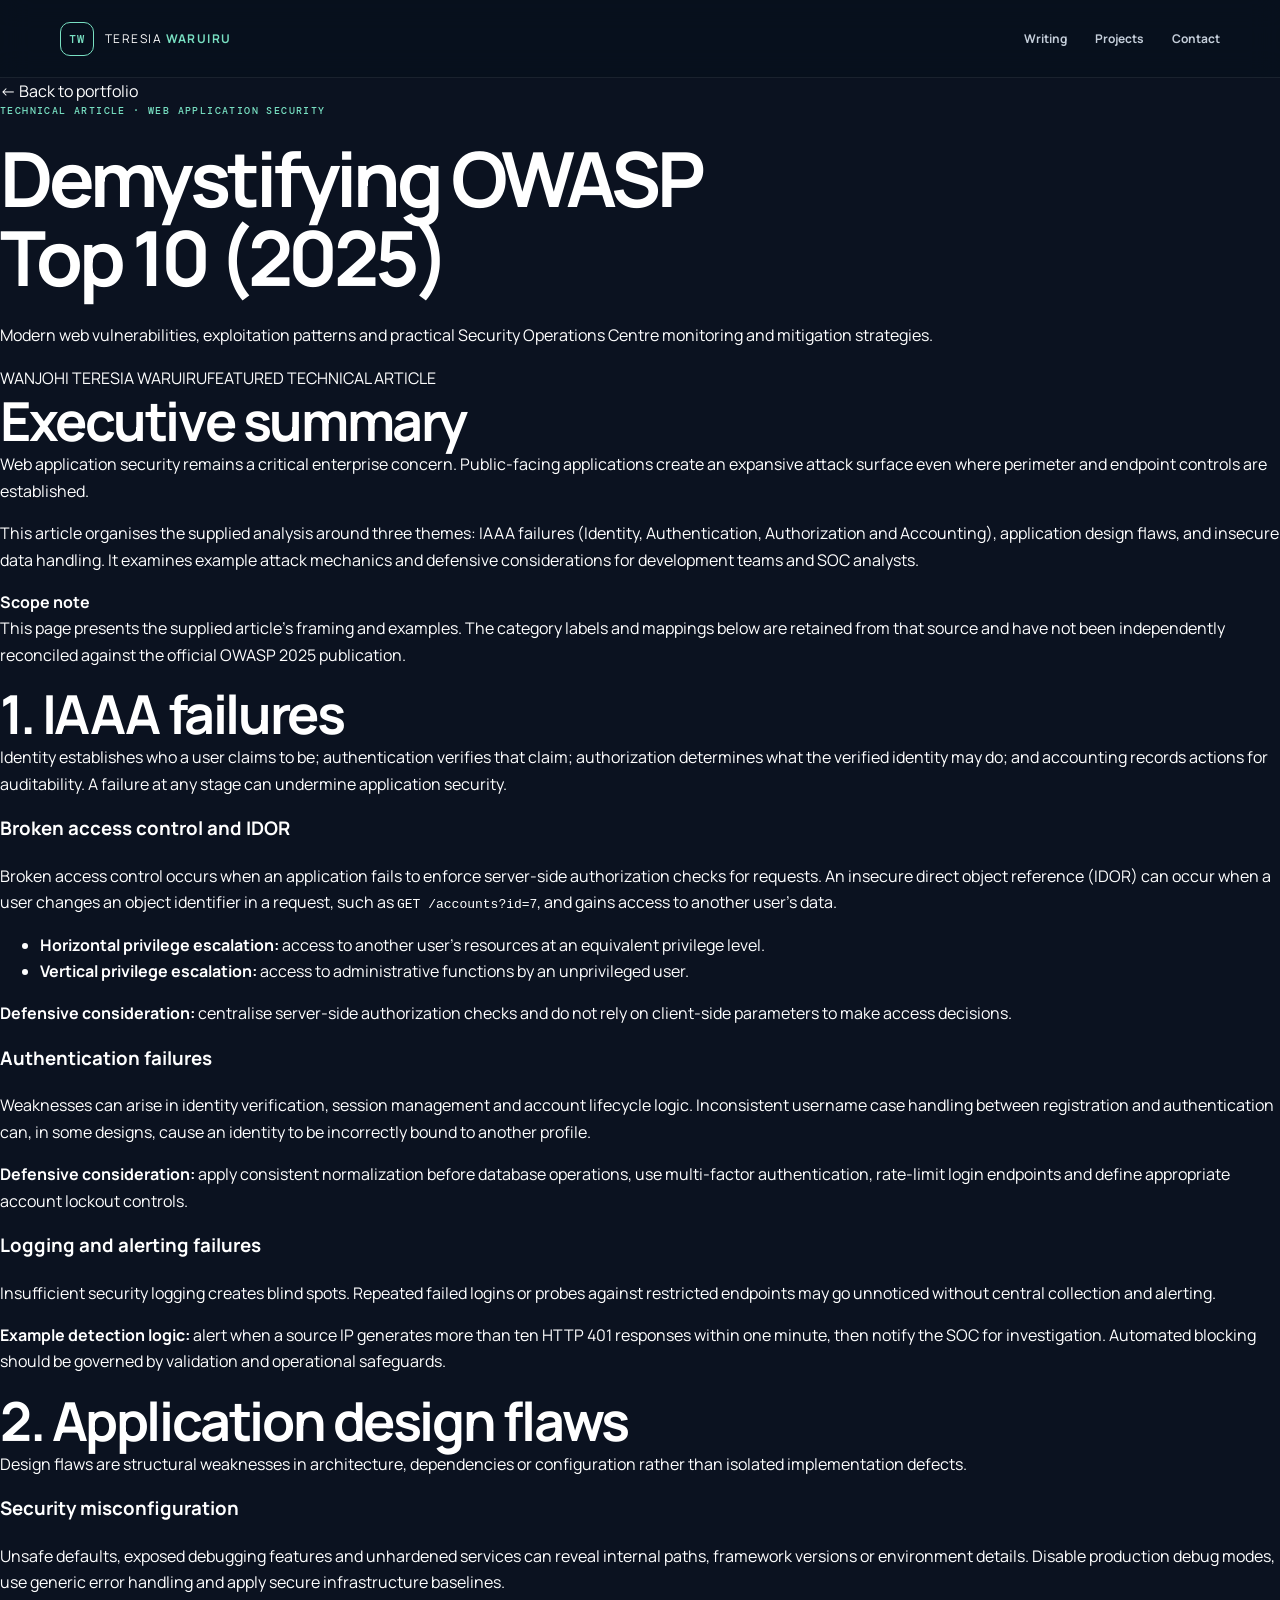
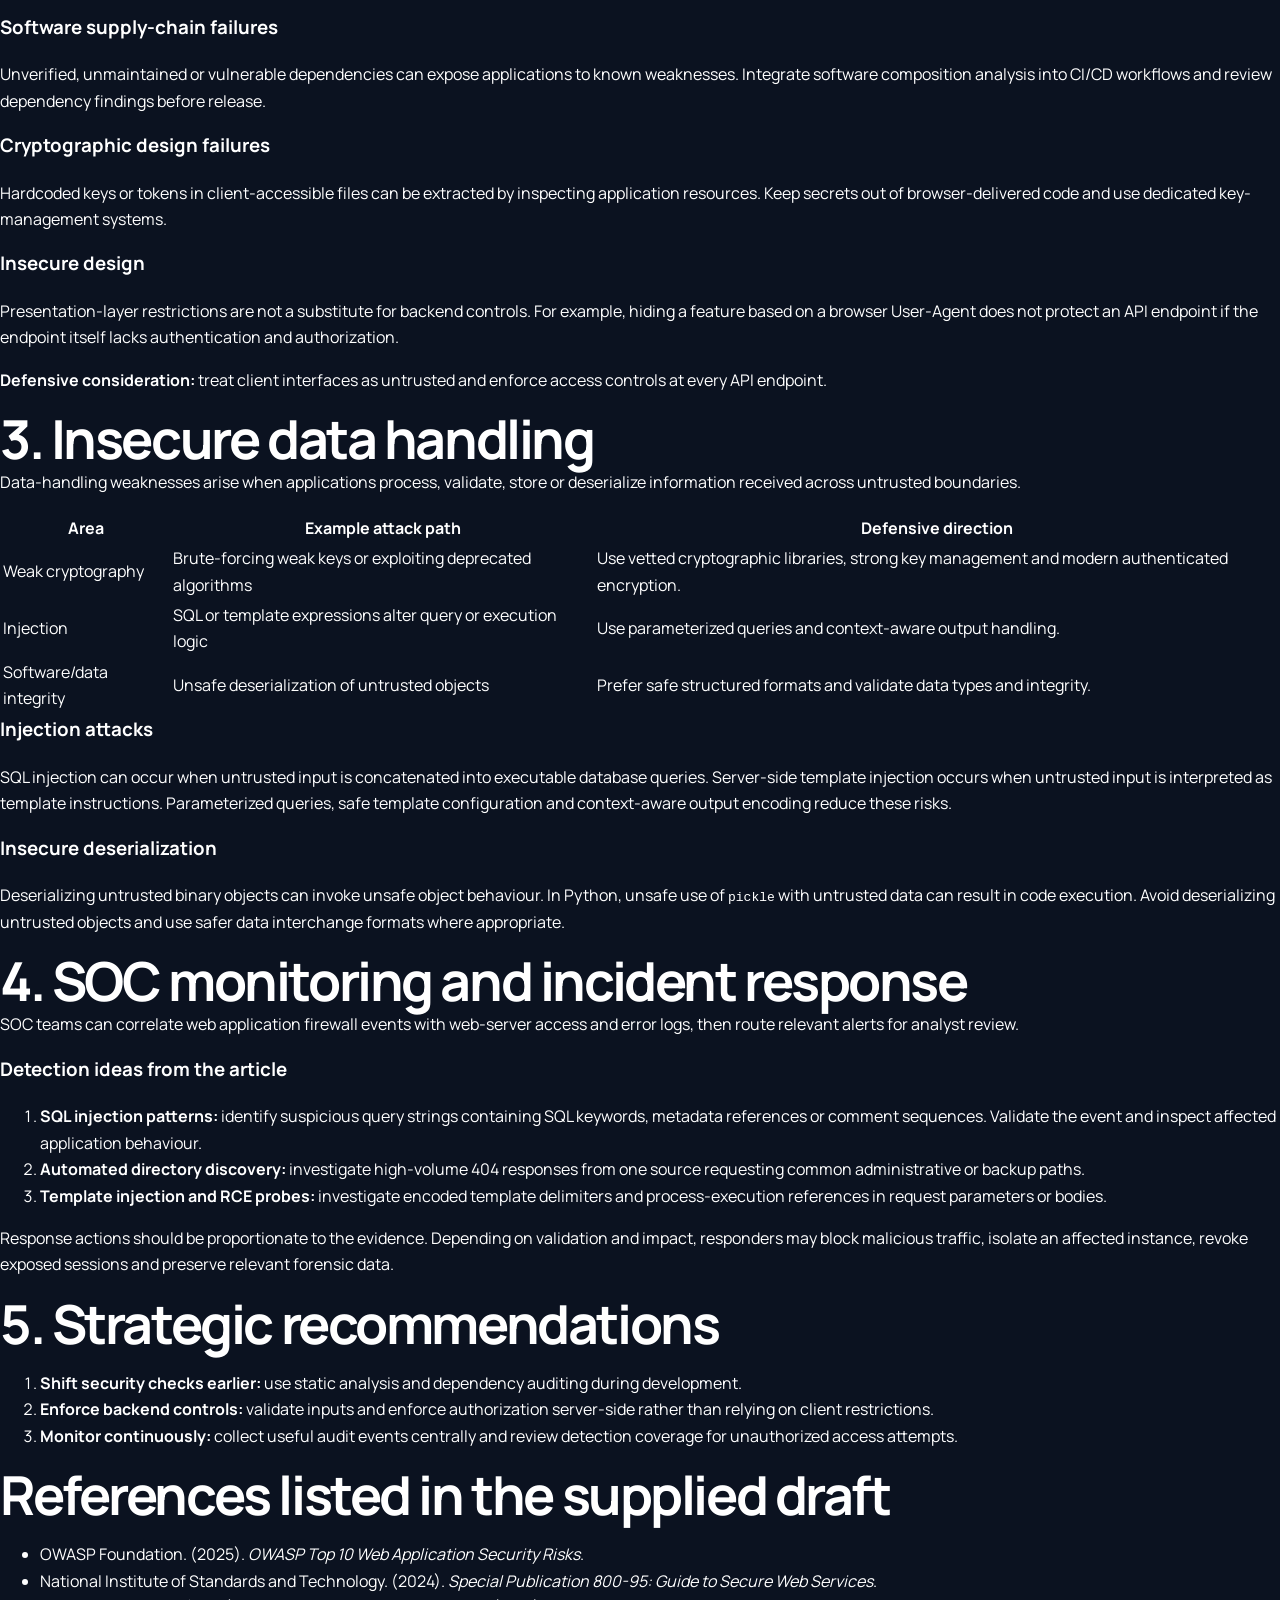
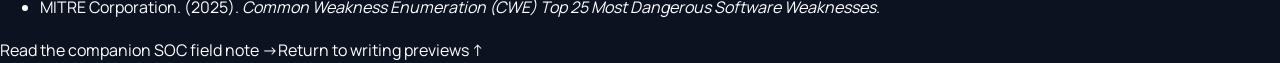
==== articles/owasp-top-10-2025.html @ c40823f5 "Add full OWASP Top 10 technical article page" ====
<!doctype html>
<html lang="en"><head><meta charset="utf-8"><meta name="viewport" content="width=device-width, initial-scale=1"><meta name="description" content="A technical analysis of web application security risks, exploitation patterns and SOC mitigation strategies."><title>Demystifying OWASP Top 10 (2025) | Teresia Waruiru</title><link rel="preconnect" href="https://fonts.googleapis.com"><link rel="preconnect" href="https://fonts.gstatic.com" crossorigin><link href="https://fonts.googleapis.com/css2?family=DM+Mono:wght@400;500&family=Manrope:wght@400;500;600;700;800&display=swap" rel="stylesheet"><link rel="stylesheet" href="../assets/css/styles.css?v=3"><link rel="stylesheet" href="../assets/css/reading.css"></head>
<body class="reading-page"><header class="site-header"><div class="container nav-wrap"><a class="brand" href="../index.html"><span class="brand-mark">TW</span><span>TERESIA <b>WARUIRU</b></span></a><nav class="primary-nav"><a href="../index.html#writing">Writing</a><a href="../index.html#projects">Projects</a><a href="../index.html#contact">Contact</a></nav></div></header>
<main class="reading-main"><div class="reading-container"><a class="back-link" href="../index.html#writing">← Back to portfolio</a><header class="reading-hero"><p class="eyebrow">TECHNICAL ARTICLE · WEB APPLICATION SECURITY</p><h1>Demystifying OWASP Top 10 (2025)</h1><p class="reading-deck">Modern web vulnerabilities, exploitation patterns and practical Security Operations Centre monitoring and mitigation strategies.</p><div class="reading-meta"><span>WANJOHI TERESIA WARUIRU</span><span>FEATURED TECHNICAL ARTICLE</span></div></header>
<article class="reading-content">
<h2>Executive summary</h2>
<p>Web application security remains a critical enterprise concern. Public-facing applications create an expansive attack surface even where perimeter and endpoint controls are established.</p>
<p>This article organises the supplied analysis around three themes: IAAA failures (Identity, Authentication, Authorization and Accounting), application design flaws, and insecure data handling. It examines example attack mechanics and defensive considerations for development teams and SOC analysts.</p>
<aside class="reading-callout"><strong>Scope note</strong><p>This page presents the supplied article's framing and examples. The category labels and mappings below are retained from that source and have not been independently reconciled against the official OWASP 2025 publication.</p></aside>
<h2>1. IAAA failures</h2>
<p>Identity establishes who a user claims to be; authentication verifies that claim; authorization determines what the verified identity may do; and accounting records actions for auditability. A failure at any stage can undermine application security.</p>
<h3>Broken access control and IDOR</h3><p>Broken access control occurs when an application fails to enforce server-side authorization checks for requests. An insecure direct object reference (IDOR) can occur when a user changes an object identifier in a request, such as <code>GET /accounts?id=7</code>, and gains access to another user's data.</p><ul><li><strong>Horizontal privilege escalation:</strong> access to another user's resources at an equivalent privilege level.</li><li><strong>Vertical privilege escalation:</strong> access to administrative functions by an unprivileged user.</li></ul><p><strong>Defensive consideration:</strong> centralise server-side authorization checks and do not rely on client-side parameters to make access decisions.</p>
<h3>Authentication failures</h3><p>Weaknesses can arise in identity verification, session management and account lifecycle logic. Inconsistent username case handling between registration and authentication can, in some designs, cause an identity to be incorrectly bound to another profile.</p><p><strong>Defensive consideration:</strong> apply consistent normalization before database operations, use multi-factor authentication, rate-limit login endpoints and define appropriate account lockout controls.</p>
<h3>Logging and alerting failures</h3><p>Insufficient security logging creates blind spots. Repeated failed logins or probes against restricted endpoints may go unnoticed without central collection and alerting.</p><p><strong>Example detection logic:</strong> alert when a source IP generates more than ten HTTP 401 responses within one minute, then notify the SOC for investigation. Automated blocking should be governed by validation and operational safeguards.</p>
<h2>2. Application design flaws</h2>
<p>Design flaws are structural weaknesses in architecture, dependencies or configuration rather than isolated implementation defects.</p>
<h3>Security misconfiguration</h3><p>Unsafe defaults, exposed debugging features and unhardened services can reveal internal paths, framework versions or environment details. Disable production debug modes, use generic error handling and apply secure infrastructure baselines.</p>
<h3>Software supply-chain failures</h3><p>Unverified, unmaintained or vulnerable dependencies can expose applications to known weaknesses. Integrate software composition analysis into CI/CD workflows and review dependency findings before release.</p>
<h3>Cryptographic design failures</h3><p>Hardcoded keys or tokens in client-accessible files can be extracted by inspecting application resources. Keep secrets out of browser-delivered code and use dedicated key-management systems.</p>
<h3>Insecure design</h3><p>Presentation-layer restrictions are not a substitute for backend controls. For example, hiding a feature based on a browser User-Agent does not protect an API endpoint if the endpoint itself lacks authentication and authorization.</p><p><strong>Defensive consideration:</strong> treat client interfaces as untrusted and enforce access controls at every API endpoint.</p>
<h2>3. Insecure data handling</h2>
<p>Data-handling weaknesses arise when applications process, validate, store or deserialize information received across untrusted boundaries.</p>
<table><thead><tr><th>Area</th><th>Example attack path</th><th>Defensive direction</th></tr></thead><tbody><tr><td>Weak cryptography</td><td>Brute-forcing weak keys or exploiting deprecated algorithms</td><td>Use vetted cryptographic libraries, strong key management and modern authenticated encryption.</td></tr><tr><td>Injection</td><td>SQL or template expressions alter query or execution logic</td><td>Use parameterized queries and context-aware output handling.</td></tr><tr><td>Software/data integrity</td><td>Unsafe deserialization of untrusted objects</td><td>Prefer safe structured formats and validate data types and integrity.</td></tr></tbody></table>
<h3>Injection attacks</h3><p>SQL injection can occur when untrusted input is concatenated into executable database queries. Server-side template injection occurs when untrusted input is interpreted as template instructions. Parameterized queries, safe template configuration and context-aware output encoding reduce these risks.</p>
<h3>Insecure deserialization</h3><p>Deserializing untrusted binary objects can invoke unsafe object behaviour. In Python, unsafe use of <code>pickle</code> with untrusted data can result in code execution. Avoid deserializing untrusted objects and use safer data interchange formats where appropriate.</p>
<h2>4. SOC monitoring and incident response</h2>
<p>SOC teams can correlate web application firewall events with web-server access and error logs, then route relevant alerts for analyst review.</p>
<h3>Detection ideas from the article</h3><ol><li><strong>SQL injection patterns:</strong> identify suspicious query strings containing SQL keywords, metadata references or comment sequences. Validate the event and inspect affected application behaviour.</li><li><strong>Automated directory discovery:</strong> investigate high-volume 404 responses from one source requesting common administrative or backup paths.</li><li><strong>Template injection and RCE probes:</strong> investigate encoded template delimiters and process-execution references in request parameters or bodies.</li></ol>
<p>Response actions should be proportionate to the evidence. Depending on validation and impact, responders may block malicious traffic, isolate an affected instance, revoke exposed sessions and preserve relevant forensic data.</p>
<h2>5. Strategic recommendations</h2><ol><li><strong>Shift security checks earlier:</strong> use static analysis and dependency auditing during development.</li><li><strong>Enforce backend controls:</strong> validate inputs and enforce authorization server-side rather than relying on client restrictions.</li><li><strong>Monitor continuously:</strong> collect useful audit events centrally and review detection coverage for unauthorized access attempts.</li></ol>
<h2>References listed in the supplied draft</h2><ul><li>OWASP Foundation. (2025). <em>OWASP Top 10 Web Application Security Risks</em>.</li><li>National Institute of Standards and Technology. (2024). <em>Special Publication 800-95: Guide to Secure Web Services</em>.</li><li>MITRE Corporation. (2025). <em>Common Weakness Enumeration (CWE) Top 25 Most Dangerous Software Weaknesses</em>.</li></ul>
</article><footer class="reading-footer"><a href="../notes/soc-monitoring-web-attacks.html">Read the companion SOC field note →</a><a href="../index.html#writing">Return to writing previews ↑</a></footer></div></main><script src="../assets/js/main.js" defer></script></body></html>
---- assets/css/styles.css ----
/* Portfolio refresh — static GitHub Pages build */
:root{--ink:#0b1220;--ink-2:#111d31;--panel:#15243a;--paper:#f3f5f8;--white:#fff;--muted:#9ba9ba;--line:#dce2e9;--accent:#78e0c2;--accent-2:#3e9f92;--text:#172235;--max:1160px;--radius:18px}
*{box-sizing:border-box}html{scroll-behavior:smooth;scroll-padding-top:88px}body{margin:0;background:var(--ink);color:var(--white);font-family:Manrope,Arial,sans-serif;line-height:1.65}a{color:inherit;text-decoration:none}a:focus-visible,button:focus-visible{outline:3px solid var(--accent);outline-offset:4px}.container{width:min(var(--max),calc(100% - 48px));margin-inline:auto}.section{padding:112px 0}.section-light{background:var(--paper);color:var(--text)}.section-dark{background:#0e1828}.site-header{height:78px;position:sticky;top:0;z-index:20;background:rgba(8,16,29,.94);backdrop-filter:blur(14px);border-bottom:1px solid rgba(255,255,255,.08)}.nav-wrap{height:100%;display:flex;align-items:center;justify-content:space-between}.brand{display:flex;gap:11px;align-items:center;font-size:12px;letter-spacing:.12em}.brand b{color:var(--accent)}.brand-mark{display:grid;place-items:center;width:34px;height:34px;border:1px solid var(--accent);border-radius:10px;color:var(--accent);font:500 12px "DM Mono",monospace}.primary-nav{display:flex;align-items:center;gap:28px;color:#c5cfdb;font-size:12px;font-weight:700}.primary-nav a:hover{color:var(--accent)}.nav-contact{border:1px solid rgba(120,224,194,.55);padding:9px 14px;border-radius:999px}.nav-toggle{display:none;background:none;border:0;padding:8px}.nav-toggle span{display:block;width:24px;height:2px;background:white;margin:5px}
.skip-link{position:absolute;left:-999px;top:10px;background:white;color:#111;padding:10px;z-index:100}.skip-link:focus{left:10px}
.hero{padding:116px 0 34px;background:radial-gradient(circle at 78% 30%,rgba(44,103,125,.22),transparent 32%),linear-gradient(120deg,#0b1220,#101d31 70%,#0b1220)}.hero-grid{display:grid;grid-template-columns:1.35fr .75fr;gap:70px;align-items:center;min-height:430px}.eyebrow{font:500 10px "DM Mono",monospace;letter-spacing:.14em;color:var(--accent);margin:0 0 22px}.eyebrow-dark{color:#2c8276}.status-dot{display:inline-block;width:7px;height:7px;background:var(--accent);border-radius:50%;margin-right:8px;box-shadow:0 0 0 4px rgba(120,224,194,.12)}h1,h2,h3,h4,p{margin-top:0}h1{font-size:clamp(42px,6vw,76px);line-height:1.04;letter-spacing:-.055em;max-width:760px;margin-bottom:25px}h1 span,h2 span{color:var(--accent)}.hero-lede{font-size:17px;color:#c1ccda;max-width:650px;line-height:1.8}.hero-actions{display:flex;gap:12px;margin:32px 0}.button{display:inline-flex;align-items:center;gap:14px;padding:13px 19px;border-radius:999px;font-size:12px;font-weight:800}.button-primary{background:var(--accent);color:#08201e}.button-primary:hover{background:#a1f0d9}.button-quiet{border:1px solid rgba(255,255,255,.25);color:#e5edf5}.hero-meta{display:flex;gap:12px;flex-wrap:wrap;color:#8495a9;font:11px "DM Mono",monospace}.profile-panel{padding:14px;border:1px solid rgba(255,255,255,.14);border-radius:22px;background:rgba(255,255,255,.035);transform:rotate(1.5deg)}.portrait-placeholder{height:320px;border-radius:14px;background:linear-gradient(145deg,#1d344c,#122237);display:flex;flex-direction:column;align-items:center;justify-content:center;text-align:center;padding:30px;color:#d9e4ee;border:1px dashed rgba(120,224,194,.45)}.placeholder-icon{font-size:32px;color:var(--accent);margin-bottom:10px}.portrait-placeholder strong{font-size:14px}.portrait-placeholder small{max-width:240px;color:#9eb0c2;font-size:11px;margin-top:8px}.portrait-placeholder code{color:var(--accent)}.profile-panel-foot{display:flex;justify-content:space-between;gap:12px;padding:14px 3px 2px;font-size:9px}.mono{font:10px "DM Mono",monospace;letter-spacing:.08em;color:#91a1b4}.availability{color:var(--accent)}.hero-bottom{display:flex;justify-content:space-between;padding-top:70px;color:#64758b;font:9px "DM Mono",monospace;letter-spacing:.14em}
.split-heading{display:grid;grid-template-columns:1fr 1fr;gap:80px;align-items:start}h2{font-size:clamp(34px,4.2vw,54px);line-height:1.12;letter-spacing:-.045em;margin:0}h2 span{color:#388f83}.about-text{font-size:15px;color:#526073}.about-text p{margin-bottom:18px}.tag-list,.project-tags{display:flex;gap:8px;flex-wrap:wrap;margin-top:24px}.tag-list span{border:1px solid #d5dde6;color:#415065;padding:7px 10px;border-radius:999px;font-size:10px;font-weight:700}
.section-heading{display:flex;justify-content:space-between;align-items:end;gap:40px;margin-bottom:54px}.section-heading h2{font-size:clamp(32px,4vw,46px)}.section-intro{max-width:390px;color:#8d9caf;font-size:13px;margin:0}.section-light .section-intro{color:#657286}
.resume-grid{display:grid;grid-template-columns:1fr 1fr;gap:80px}.resume-column>h3{font-size:15px;margin-bottom:30px}.timeline-item{position:relative;padding:0 0 26px 22px;border-left:1px solid #d5dde6;margin-left:4px}.timeline-item:before{content:"";position:absolute;left:-5px;top:4px;width:9px;height:9px;background:var(--accent-2);border-radius:50%}.timeline-date{font:10px "DM Mono",monospace;letter-spacing:.08em;color:#398c81;margin-bottom:8px}.timeline-item h4,.credential h4{font-size:14px;margin:0 0 4px}.timeline-item p,.credential p{font-size:12px;margin:0}.muted{color:#778497}.timeline-item ul{padding-left:17px;color:#59687b;font-size:12px;margin:12px 0 0}.subhead{margin-top:32px}.credential{display:flex;gap:14px;align-items:center;padding:14px 0;border-top:1px solid #dbe1e8}.credential-mark{font:11px "DM Mono",monospace;color:#398c81;border:1px solid #c5d6d4;padding:8px;border-radius:9px}
.project-grid{display:grid;grid-template-columns:repeat(3,1fr);gap:16px}.project-card{background:#14243a;border:1px solid rgba(255,255,255,.1);border-radius:var(--radius);padding:25px;display:flex;flex-direction:column;min-height:540px}.project-top{display:flex;justify-content:space-between;gap:10px;font:9px "DM Mono",monospace;color:#90a1b6;letter-spacing:.08em}.project-type{color:var(--accent)}.project-card h3{font-size:24px;line-height:1.2;margin:36px 0 14px;letter-spacing:-.03em}.project-card p{font-size:12px;color:#a8b6c7;line-height:1.8}.project-tags{margin:12px 0 22px}.project-tags span{font:9px "DM Mono",monospace;color:#c4d1df;border:1px solid rgba(255,255,255,.14);border-radius:999px;padding:6px 8px}.project-footer{display:flex;justify-content:space-between;align-items:center;border-top:1px solid rgba(255,255,255,.12);padding-top:16px;margin-top:auto;font-size:11px;font-weight:800}.project-footer a{color:var(--accent)}.project-footer span{font:9px "DM Mono",monospace;color:#72849a}.screenshot-slot{min-height:100px;border:1px dashed rgba(120,224,194,.4);background:rgba(120,224,194,.035);border-radius:10px;margin-top:18px;display:flex;flex-direction:column;justify-content:center;align-items:center;text-align:center;padding:12px}.screenshot-slot span{font:9px "DM Mono",monospace;letter-spacing:.1em;color:var(--accent)}.screenshot-slot small{font-size:10px;color:#8295aa;margin-top:4px}.security-note{margin:24px 0 0;padding:14px 17px;border-left:2px solid var(--accent);background:rgba(255,255,255,.035);font-size:11px;color:#aab7c6}
.lab-list{border-top:1px solid #d9e0e7}.lab-list article{display:grid;grid-template-columns:100px 1fr 190px;gap:25px;align-items:center;padding:26px 0;border-bottom:1px solid #d9e0e7}.lab-index,.lab-status{font:9px "DM Mono",monospace;letter-spacing:.08em;color:#3d8d83}.lab-list h3{font-size:17px;margin:0 0 5px}.lab-list p{font-size:12px;color:#657286;margin:0}.lab-status{text-align:right;color:#8a96a6}
.writing-grid{display:grid;grid-template-columns:.8fr 1.2fr;gap:70px;align-items:center}.article-card{border:1px solid #dce3e9;border-radius:var(--radius);padding:32px;background:#fff}.article-label{font:9px "DM Mono",monospace;color:#388f83;letter-spacing:.08em;margin-bottom:28px}.article-card h3{font-size:27px;line-height:1.2;letter-spacing:-.04em}.article-card p{font-size:13px;color:#657286;max-width:540px}.article-footer{display:flex;justify-content:space-between;gap:10px;border-top:1px solid #e2e7ed;padding-top:15px;margin-top:30px;font:9px "DM Mono",monospace;color:#7b899a}
.contact-grid{display:grid;grid-template-columns:1fr 1fr;gap:80px;align-items:center}.contact-section h2{font-size:clamp(38px,5vw,60px)}.contact-links a{display:flex;flex-direction:column;gap:5px;padding:18px 0;border-bottom:1px solid rgba(255,255,255,.14)}.contact-links a:first-child{border-top:1px solid rgba(255,255,255,.14)}.contact-links span{font:9px "DM Mono",monospace;color:var(--accent);letter-spacing:.12em}.contact-links strong{font-size:14px;color:#e7edf4}.contact-links a:hover strong{color:var(--accent)}.footer-line{display:flex;justify-content:space-between;gap:15px;border-top:1px solid rgba(255,255,255,.12);margin-top:90px;padding-top:20px;color:#7f90a5;font-size:10px}.footer-line a{color:var(--accent);font:9px "DM Mono",monospace}
@media(max-width:900px){.hero-grid{gap:32px}.project-grid{grid-template-columns:1fr 1fr}.project-card:last-child{grid-column:span 2}.section{padding:85px 0}.split-heading,.writing-grid,.contact-grid{gap:40px}}
@media(max-width:680px){.container{width:min(100% - 32px,var(--max))}.site-header{height:68px}.nav-toggle{display:block}.primary-nav{display:none;position:absolute;top:68px;left:0;right:0;padding:18px 24px 24px;background:#0b1220;flex-direction:column;align-items:stretch;gap:16px;border-bottom:1px solid rgba(255,255,255,.1)}.primary-nav.open{display:flex}.nav-contact{text-align:center}.hero{padding-top:75px}.hero-grid,.split-heading,.resume-grid,.writing-grid,.contact-grid{grid-template-columns:1fr}.hero-grid{gap:38px}.profile-panel{max-width:420px}.portrait-placeholder{height:260px}.hero-bottom{padding-top:48px}.section-heading{display:block}.section-heading .section-intro{margin-top:18px}.resume-grid{gap:38px}.project-grid{grid-template-columns:1fr}.project-card:last-child{grid-column:auto}.project-card{min-height:unset}.lab-list article{grid-template-columns:65px 1fr;gap:14px}.lab-status{grid-column:2;text-align:left}.article-card{padding:24px}.footer-line{flex-wrap:wrap;margin-top:55px}.footer-line .mono{order:3;width:100%}}
@media(prefers-reduced-motion:reduce){html{scroll-behavior:auto}*,*:before,*:after{transition:none!important;animation:none!important}}

.evidence-grid{display:grid;grid-template-columns:repeat(3,1fr);gap:16px}.evidence-card{margin:0}.evidence-placeholder{min-height:175px;border:1px dashed #9bbab4;border-radius:14px;background:linear-gradient(145deg,#e9f0f2,#f7f9fa);display:flex;flex-direction:column;justify-content:center;align-items:center;text-align:center;padding:18px;color:#26364a}.evidence-placeholder span{font:9px "DM Mono",monospace;letter-spacing:.12em;color:#34877c;margin-bottom:12px}.evidence-placeholder strong{font-size:14px}.evidence-placeholder small{font-size:10px;color:#69788b;max-width:220px;margin-top:7px}.evidence-card figcaption{font:9px "DM Mono",monospace;color:#758396;margin-top:8px}
@media(max-width:680px){.evidence-grid{grid-template-columns:1fr 1fr}.evidence-placeholder{min-height:150px}}
@media(max-width:420px){.evidence-grid{grid-template-columns:1fr}}

/* Profile portrait image */
.portrait-photo{display:block;padding:0;overflow:hidden}
.portrait-photo img{display:block;width:100%;height:100%;object-fit:cover;object-position:center}

/* Lab completion badges in project cards */
.completion-panel{margin-top:18px;min-height:112px;padding:14px;display:flex;align-items:center;justify-content:space-between;gap:16px;border:1px solid rgba(120,224,194,.22);background:rgba(120,224,194,.035);border-radius:12px}
.completion-panel img{display:block;width:76px;height:76px;object-fit:contain;border-radius:9px}
.completion-panel a{font-size:11px;font-weight:800;color:var(--accent);white-space:nowrap}
.completion-panel a:hover{text-decoration:underline;text-underline-offset:4px}
@media(max-width:420px){.completion-panel{gap:10px}.completion-panel img{width:64px;height:64px}}


/* Enforce compact completion icons and prevent project-card overflow */
.project-grid{grid-template-columns:repeat(3,minmax(0,1fr))}
.project-card{min-width:0;overflow:hidden}
.completion-panel{width:100%;min-width:0;min-height:104px;display:flex;align-items:center;justify-content:flex-start;gap:18px;overflow:hidden}
.completion-panel img{display:block!important;width:68px!important;height:68px!important;max-width:68px!important;max-height:68px!important;min-width:68px!important;min-height:68px!important;flex:0 0 68px;object-fit:contain!important;object-position:center;border-radius:8px}
.completion-panel a{min-width:0;white-space:normal}
@media(max-width:900px){.project-grid{grid-template-columns:repeat(2,minmax(0,1fr))}.project-card:last-child{grid-column:auto}}
@media(max-width:680px){.project-grid{grid-template-columns:minmax(0,1fr)}.project-card:last-child{grid-column:auto}}


/* Final project grid sizing and badge layout */
.project-grid{display:grid!important;width:100%;max-width:100%;grid-template-columns:repeat(3,minmax(0,1fr))!important;gap:16px}
.project-card{width:100%;max-width:100%;min-width:0!important;box-sizing:border-box;overflow:hidden}
.project-card *{min-width:0}
.completion-panel{box-sizing:border-box;width:100%;max-width:100%;height:92px;min-height:92px;padding:12px;display:flex;align-items:center;gap:14px;overflow:hidden}
.completion-panel img{width:64px!important;height:64px!important;max-width:64px!important;max-height:64px!important;min-width:64px!important;min-height:64px!important;object-fit:contain!important;flex:0 0 64px!important}
@media(max-width:900px){.project-grid{grid-template-columns:repeat(2,minmax(0,1fr))!important}}
@media(max-width:680px){.project-grid{grid-template-columns:minmax(0,1fr)!important}}
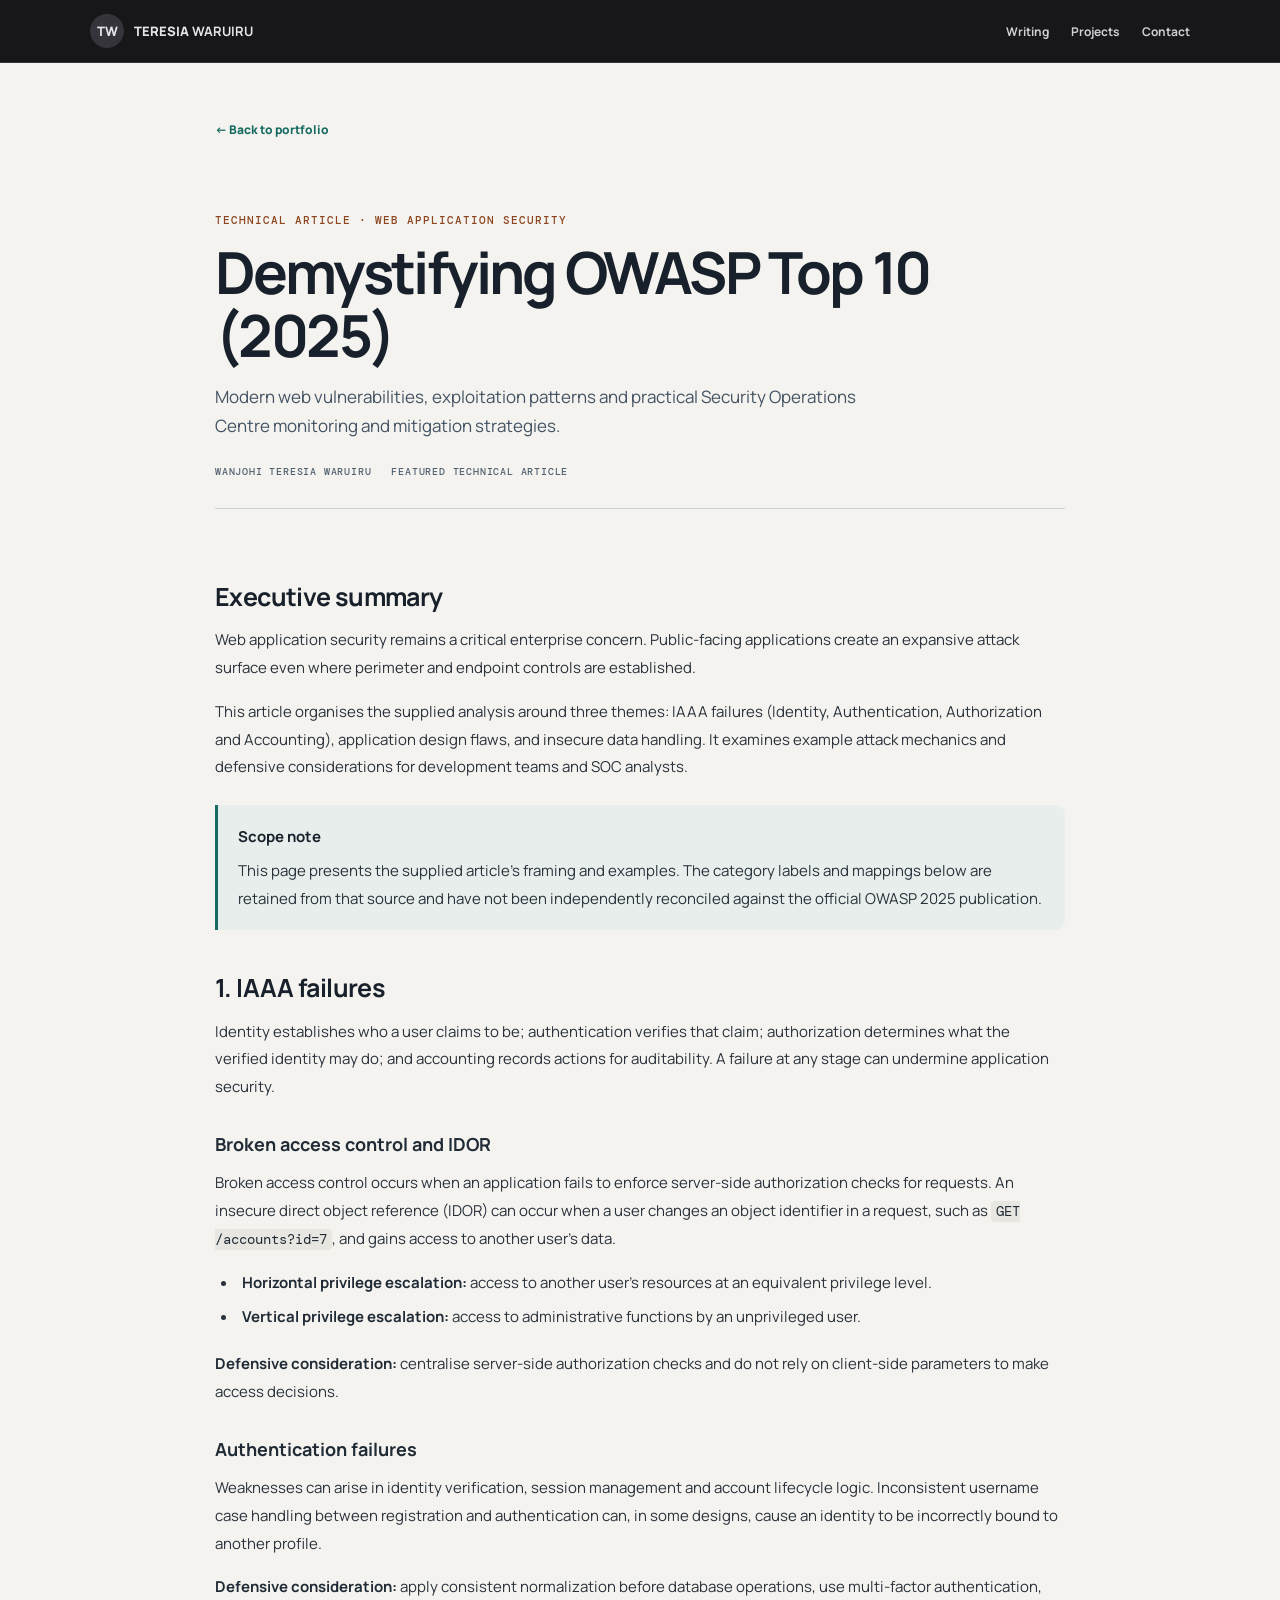
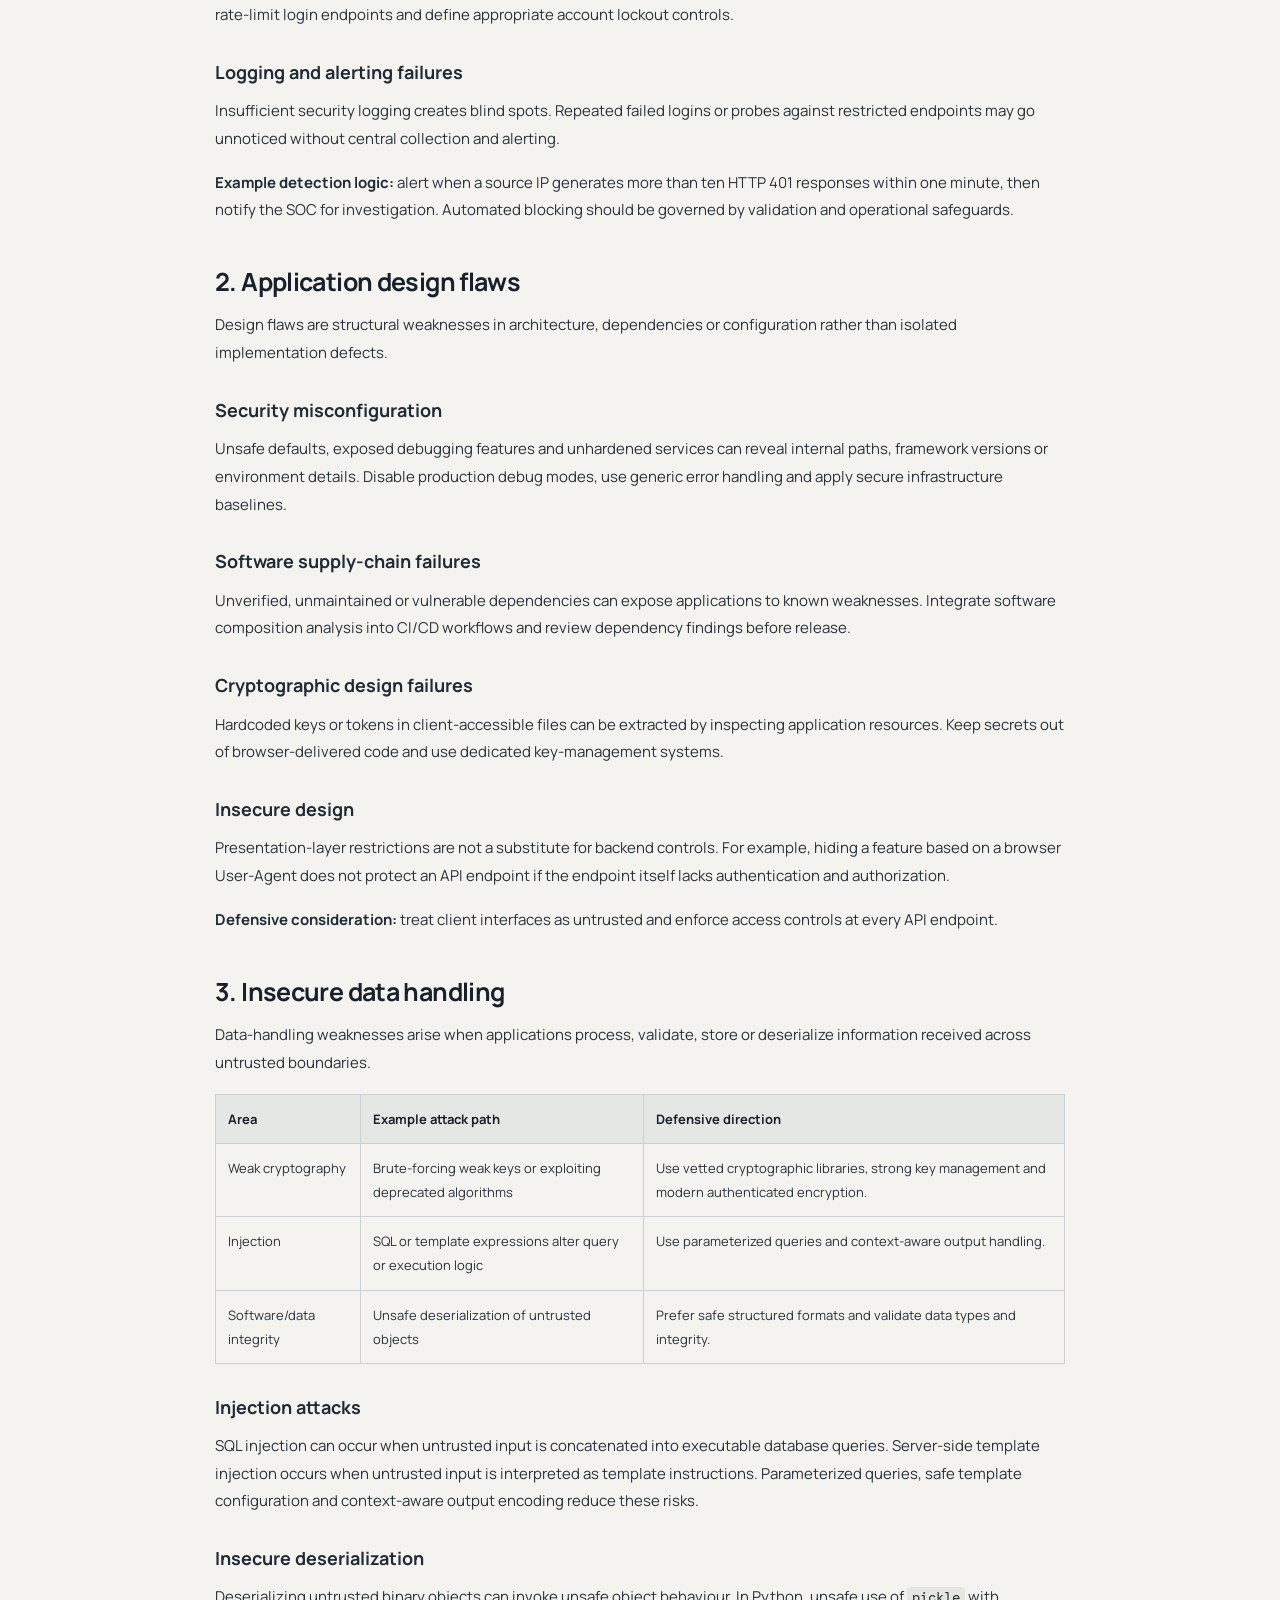
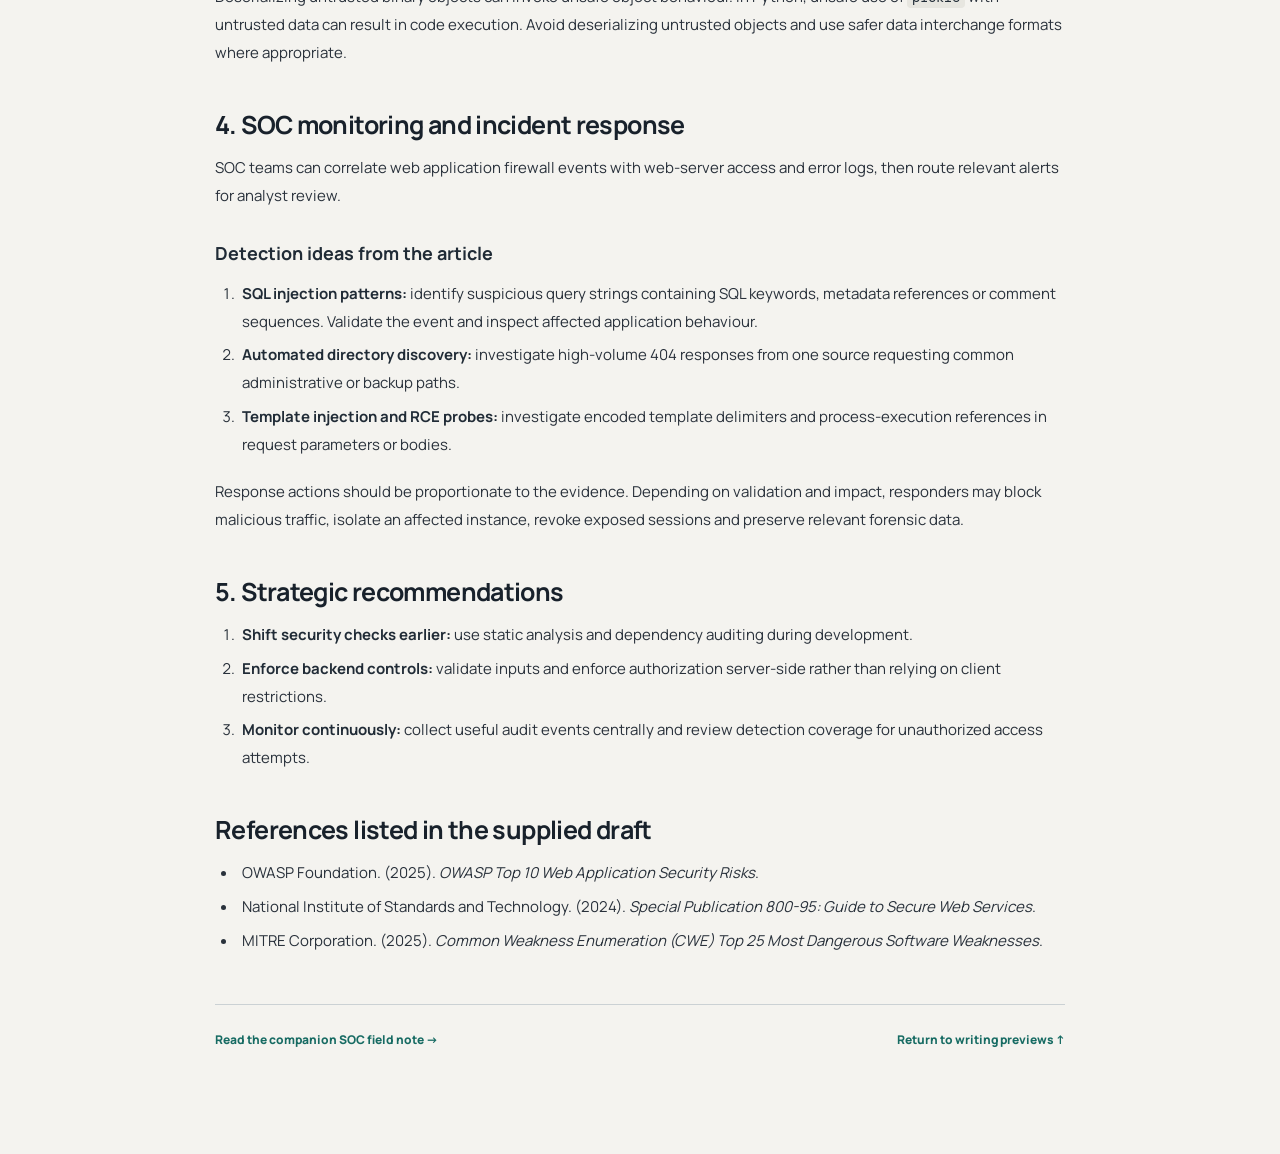
==== commit fe5fec8b: "Load updated accessible reading page styles" ====
--- a/articles/owasp-top-10-2025.html
+++ b/articles/owasp-top-10-2025.html
@@ -1,5 +1,5 @@
 <!doctype html>
-<html lang="en"><head><meta charset="utf-8"><meta name="viewport" content="width=device-width, initial-scale=1"><meta name="description" content="A technical analysis of web application security risks, exploitation patterns and SOC mitigation strategies."><title>Demystifying OWASP Top 10 (2025) | Teresia Waruiru</title><link rel="preconnect" href="https://fonts.googleapis.com"><link rel="preconnect" href="https://fonts.gstatic.com" crossorigin><link href="https://fonts.googleapis.com/css2?family=DM+Mono:wght@400;500&family=Manrope:wght@400;500;600;700;800&display=swap" rel="stylesheet"><link rel="stylesheet" href="../assets/css/styles.css?v=3"><link rel="stylesheet" href="../assets/css/reading.css"></head>
+<html lang="en"><head><meta charset="utf-8"><meta name="viewport" content="width=device-width, initial-scale=1"><meta name="description" content="A technical analysis of web application security risks, exploitation patterns and SOC mitigation strategies."><title>Demystifying OWASP Top 10 (2025) | Teresia Waruiru</title><link rel="preconnect" href="https://fonts.googleapis.com"><link rel="preconnect" href="https://fonts.gstatic.com" crossorigin><link href="https://fonts.googleapis.com/css2?family=DM+Mono:wght@400;500&family=Manrope:wght@400;500;600;700;800&display=swap" rel="stylesheet"><link rel="stylesheet" href="../assets/css/styles.css?v=4"><link rel="stylesheet" href="../assets/css/reading.css?v=2"></head>
 <body class="reading-page"><header class="site-header"><div class="container nav-wrap"><a class="brand" href="../index.html"><span class="brand-mark">TW</span><span>TERESIA <b>WARUIRU</b></span></a><nav class="primary-nav"><a href="../index.html#writing">Writing</a><a href="../index.html#projects">Projects</a><a href="../index.html#contact">Contact</a></nav></div></header>
 <main class="reading-main"><div class="reading-container"><a class="back-link" href="../index.html#writing">← Back to portfolio</a><header class="reading-hero"><p class="eyebrow">TECHNICAL ARTICLE · WEB APPLICATION SECURITY</p><h1>Demystifying OWASP Top 10 (2025)</h1><p class="reading-deck">Modern web vulnerabilities, exploitation patterns and practical Security Operations Centre monitoring and mitigation strategies.</p><div class="reading-meta"><span>WANJOHI TERESIA WARUIRU</span><span>FEATURED TECHNICAL ARTICLE</span></div></header>
 <article class="reading-content">
--- a/assets/css/styles.css
+++ b/assets/css/styles.css
@@ -1,50 +1,4 @@
-/* Portfolio refresh — static GitHub Pages build */
-:root{--ink:#0b1220;--ink-2:#111d31;--panel:#15243a;--paper:#f3f5f8;--white:#fff;--muted:#9ba9ba;--line:#dce2e9;--accent:#78e0c2;--accent-2:#3e9f92;--text:#172235;--max:1160px;--radius:18px}
-*{box-sizing:border-box}html{scroll-behavior:smooth;scroll-padding-top:88px}body{margin:0;background:var(--ink);color:var(--white);font-family:Manrope,Arial,sans-serif;line-height:1.65}a{color:inherit;text-decoration:none}a:focus-visible,button:focus-visible{outline:3px solid var(--accent);outline-offset:4px}.container{width:min(var(--max),calc(100% - 48px));margin-inline:auto}.section{padding:112px 0}.section-light{background:var(--paper);color:var(--text)}.section-dark{background:#0e1828}.site-header{height:78px;position:sticky;top:0;z-index:20;background:rgba(8,16,29,.94);backdrop-filter:blur(14px);border-bottom:1px solid rgba(255,255,255,.08)}.nav-wrap{height:100%;display:flex;align-items:center;justify-content:space-between}.brand{display:flex;gap:11px;align-items:center;font-size:12px;letter-spacing:.12em}.brand b{color:var(--accent)}.brand-mark{display:grid;place-items:center;width:34px;height:34px;border:1px solid var(--accent);border-radius:10px;color:var(--accent);font:500 12px "DM Mono",monospace}.primary-nav{display:flex;align-items:center;gap:28px;color:#c5cfdb;font-size:12px;font-weight:700}.primary-nav a:hover{color:var(--accent)}.nav-contact{border:1px solid rgba(120,224,194,.55);padding:9px 14px;border-radius:999px}.nav-toggle{display:none;background:none;border:0;padding:8px}.nav-toggle span{display:block;width:24px;height:2px;background:white;margin:5px}
-.skip-link{position:absolute;left:-999px;top:10px;background:white;color:#111;padding:10px;z-index:100}.skip-link:focus{left:10px}
-.hero{padding:116px 0 34px;background:radial-gradient(circle at 78% 30%,rgba(44,103,125,.22),transparent 32%),linear-gradient(120deg,#0b1220,#101d31 70%,#0b1220)}.hero-grid{display:grid;grid-template-columns:1.35fr .75fr;gap:70px;align-items:center;min-height:430px}.eyebrow{font:500 10px "DM Mono",monospace;letter-spacing:.14em;color:var(--accent);margin:0 0 22px}.eyebrow-dark{color:#2c8276}.status-dot{display:inline-block;width:7px;height:7px;background:var(--accent);border-radius:50%;margin-right:8px;box-shadow:0 0 0 4px rgba(120,224,194,.12)}h1,h2,h3,h4,p{margin-top:0}h1{font-size:clamp(42px,6vw,76px);line-height:1.04;letter-spacing:-.055em;max-width:760px;margin-bottom:25px}h1 span,h2 span{color:var(--accent)}.hero-lede{font-size:17px;color:#c1ccda;max-width:650px;line-height:1.8}.hero-actions{display:flex;gap:12px;margin:32px 0}.button{display:inline-flex;align-items:center;gap:14px;padding:13px 19px;border-radius:999px;font-size:12px;font-weight:800}.button-primary{background:var(--accent);color:#08201e}.button-primary:hover{background:#a1f0d9}.button-quiet{border:1px solid rgba(255,255,255,.25);color:#e5edf5}.hero-meta{display:flex;gap:12px;flex-wrap:wrap;color:#8495a9;font:11px "DM Mono",monospace}.profile-panel{padding:14px;border:1px solid rgba(255,255,255,.14);border-radius:22px;background:rgba(255,255,255,.035);transform:rotate(1.5deg)}.portrait-placeholder{height:320px;border-radius:14px;background:linear-gradient(145deg,#1d344c,#122237);display:flex;flex-direction:column;align-items:center;justify-content:center;text-align:center;padding:30px;color:#d9e4ee;border:1px dashed rgba(120,224,194,.45)}.placeholder-icon{font-size:32px;color:var(--accent);margin-bottom:10px}.portrait-placeholder strong{font-size:14px}.portrait-placeholder small{max-width:240px;color:#9eb0c2;font-size:11px;margin-top:8px}.portrait-placeholder code{color:var(--accent)}.profile-panel-foot{display:flex;justify-content:space-between;gap:12px;padding:14px 3px 2px;font-size:9px}.mono{font:10px "DM Mono",monospace;letter-spacing:.08em;color:#91a1b4}.availability{color:var(--accent)}.hero-bottom{display:flex;justify-content:space-between;padding-top:70px;color:#64758b;font:9px "DM Mono",monospace;letter-spacing:.14em}
-.split-heading{display:grid;grid-template-columns:1fr 1fr;gap:80px;align-items:start}h2{font-size:clamp(34px,4.2vw,54px);line-height:1.12;letter-spacing:-.045em;margin:0}h2 span{color:#388f83}.about-text{font-size:15px;color:#526073}.about-text p{margin-bottom:18px}.tag-list,.project-tags{display:flex;gap:8px;flex-wrap:wrap;margin-top:24px}.tag-list span{border:1px solid #d5dde6;color:#415065;padding:7px 10px;border-radius:999px;font-size:10px;font-weight:700}
-.section-heading{display:flex;justify-content:space-between;align-items:end;gap:40px;margin-bottom:54px}.section-heading h2{font-size:clamp(32px,4vw,46px)}.section-intro{max-width:390px;color:#8d9caf;font-size:13px;margin:0}.section-light .section-intro{color:#657286}
-.resume-grid{display:grid;grid-template-columns:1fr 1fr;gap:80px}.resume-column>h3{font-size:15px;margin-bottom:30px}.timeline-item{position:relative;padding:0 0 26px 22px;border-left:1px solid #d5dde6;margin-left:4px}.timeline-item:before{content:"";position:absolute;left:-5px;top:4px;width:9px;height:9px;background:var(--accent-2);border-radius:50%}.timeline-date{font:10px "DM Mono",monospace;letter-spacing:.08em;color:#398c81;margin-bottom:8px}.timeline-item h4,.credential h4{font-size:14px;margin:0 0 4px}.timeline-item p,.credential p{font-size:12px;margin:0}.muted{color:#778497}.timeline-item ul{padding-left:17px;color:#59687b;font-size:12px;margin:12px 0 0}.subhead{margin-top:32px}.credential{display:flex;gap:14px;align-items:center;padding:14px 0;border-top:1px solid #dbe1e8}.credential-mark{font:11px "DM Mono",monospace;color:#398c81;border:1px solid #c5d6d4;padding:8px;border-radius:9px}
-.project-grid{display:grid;grid-template-columns:repeat(3,1fr);gap:16px}.project-card{background:#14243a;border:1px solid rgba(255,255,255,.1);border-radius:var(--radius);padding:25px;display:flex;flex-direction:column;min-height:540px}.project-top{display:flex;justify-content:space-between;gap:10px;font:9px "DM Mono",monospace;color:#90a1b6;letter-spacing:.08em}.project-type{color:var(--accent)}.project-card h3{font-size:24px;line-height:1.2;margin:36px 0 14px;letter-spacing:-.03em}.project-card p{font-size:12px;color:#a8b6c7;line-height:1.8}.project-tags{margin:12px 0 22px}.project-tags span{font:9px "DM Mono",monospace;color:#c4d1df;border:1px solid rgba(255,255,255,.14);border-radius:999px;padding:6px 8px}.project-footer{display:flex;justify-content:space-between;align-items:center;border-top:1px solid rgba(255,255,255,.12);padding-top:16px;margin-top:auto;font-size:11px;font-weight:800}.project-footer a{color:var(--accent)}.project-footer span{font:9px "DM Mono",monospace;color:#72849a}.screenshot-slot{min-height:100px;border:1px dashed rgba(120,224,194,.4);background:rgba(120,224,194,.035);border-radius:10px;margin-top:18px;display:flex;flex-direction:column;justify-content:center;align-items:center;text-align:center;padding:12px}.screenshot-slot span{font:9px "DM Mono",monospace;letter-spacing:.1em;color:var(--accent)}.screenshot-slot small{font-size:10px;color:#8295aa;margin-top:4px}.security-note{margin:24px 0 0;padding:14px 17px;border-left:2px solid var(--accent);background:rgba(255,255,255,.035);font-size:11px;color:#aab7c6}
-.lab-list{border-top:1px solid #d9e0e7}.lab-list article{display:grid;grid-template-columns:100px 1fr 190px;gap:25px;align-items:center;padding:26px 0;border-bottom:1px solid #d9e0e7}.lab-index,.lab-status{font:9px "DM Mono",monospace;letter-spacing:.08em;color:#3d8d83}.lab-list h3{font-size:17px;margin:0 0 5px}.lab-list p{font-size:12px;color:#657286;margin:0}.lab-status{text-align:right;color:#8a96a6}
-.writing-grid{display:grid;grid-template-columns:.8fr 1.2fr;gap:70px;align-items:center}.article-card{border:1px solid #dce3e9;border-radius:var(--radius);padding:32px;background:#fff}.article-label{font:9px "DM Mono",monospace;color:#388f83;letter-spacing:.08em;margin-bottom:28px}.article-card h3{font-size:27px;line-height:1.2;letter-spacing:-.04em}.article-card p{font-size:13px;color:#657286;max-width:540px}.article-footer{display:flex;justify-content:space-between;gap:10px;border-top:1px solid #e2e7ed;padding-top:15px;margin-top:30px;font:9px "DM Mono",monospace;color:#7b899a}
-.contact-grid{display:grid;grid-template-columns:1fr 1fr;gap:80px;align-items:center}.contact-section h2{font-size:clamp(38px,5vw,60px)}.contact-links a{display:flex;flex-direction:column;gap:5px;padding:18px 0;border-bottom:1px solid rgba(255,255,255,.14)}.contact-links a:first-child{border-top:1px solid rgba(255,255,255,.14)}.contact-links span{font:9px "DM Mono",monospace;color:var(--accent);letter-spacing:.12em}.contact-links strong{font-size:14px;color:#e7edf4}.contact-links a:hover strong{color:var(--accent)}.footer-line{display:flex;justify-content:space-between;gap:15px;border-top:1px solid rgba(255,255,255,.12);margin-top:90px;padding-top:20px;color:#7f90a5;font-size:10px}.footer-line a{color:var(--accent);font:9px "DM Mono",monospace}
-@media(max-width:900px){.hero-grid{gap:32px}.project-grid{grid-template-columns:1fr 1fr}.project-card:last-child{grid-column:span 2}.section{padding:85px 0}.split-heading,.writing-grid,.contact-grid{gap:40px}}
-@media(max-width:680px){.container{width:min(100% - 32px,var(--max))}.site-header{height:68px}.nav-toggle{display:block}.primary-nav{display:none;position:absolute;top:68px;left:0;right:0;padding:18px 24px 24px;background:#0b1220;flex-direction:column;align-items:stretch;gap:16px;border-bottom:1px solid rgba(255,255,255,.1)}.primary-nav.open{display:flex}.nav-contact{text-align:center}.hero{padding-top:75px}.hero-grid,.split-heading,.resume-grid,.writing-grid,.contact-grid{grid-template-columns:1fr}.hero-grid{gap:38px}.profile-panel{max-width:420px}.portrait-placeholder{height:260px}.hero-bottom{padding-top:48px}.section-heading{display:block}.section-heading .section-intro{margin-top:18px}.resume-grid{gap:38px}.project-grid{grid-template-columns:1fr}.project-card:last-child{grid-column:auto}.project-card{min-height:unset}.lab-list article{grid-template-columns:65px 1fr;gap:14px}.lab-status{grid-column:2;text-align:left}.article-card{padding:24px}.footer-line{flex-wrap:wrap;margin-top:55px}.footer-line .mono{order:3;width:100%}}
-@media(prefers-reduced-motion:reduce){html{scroll-behavior:auto}*,*:before,*:after{transition:none!important;animation:none!important}}
-
-.evidence-grid{display:grid;grid-template-columns:repeat(3,1fr);gap:16px}.evidence-card{margin:0}.evidence-placeholder{min-height:175px;border:1px dashed #9bbab4;border-radius:14px;background:linear-gradient(145deg,#e9f0f2,#f7f9fa);display:flex;flex-direction:column;justify-content:center;align-items:center;text-align:center;padding:18px;color:#26364a}.evidence-placeholder span{font:9px "DM Mono",monospace;letter-spacing:.12em;color:#34877c;margin-bottom:12px}.evidence-placeholder strong{font-size:14px}.evidence-placeholder small{font-size:10px;color:#69788b;max-width:220px;margin-top:7px}.evidence-card figcaption{font:9px "DM Mono",monospace;color:#758396;margin-top:8px}
-@media(max-width:680px){.evidence-grid{grid-template-columns:1fr 1fr}.evidence-placeholder{min-height:150px}}
-@media(max-width:420px){.evidence-grid{grid-template-columns:1fr}}
-
-/* Profile portrait image */
-.portrait-photo{display:block;padding:0;overflow:hidden}
-.portrait-photo img{display:block;width:100%;height:100%;object-fit:cover;object-position:center}
-
-/* Lab completion badges in project cards */
-.completion-panel{margin-top:18px;min-height:112px;padding:14px;display:flex;align-items:center;justify-content:space-between;gap:16px;border:1px solid rgba(120,224,194,.22);background:rgba(120,224,194,.035);border-radius:12px}
-.completion-panel img{display:block;width:76px;height:76px;object-fit:contain;border-radius:9px}
-.completion-panel a{font-size:11px;font-weight:800;color:var(--accent);white-space:nowrap}
-.completion-panel a:hover{text-decoration:underline;text-underline-offset:4px}
-@media(max-width:420px){.completion-panel{gap:10px}.completion-panel img{width:64px;height:64px}}
-
-
-/* Enforce compact completion icons and prevent project-card overflow */
-.project-grid{grid-template-columns:repeat(3,minmax(0,1fr))}
-.project-card{min-width:0;overflow:hidden}
-.completion-panel{width:100%;min-width:0;min-height:104px;display:flex;align-items:center;justify-content:flex-start;gap:18px;overflow:hidden}
-.completion-panel img{display:block!important;width:68px!important;height:68px!important;max-width:68px!important;max-height:68px!important;min-width:68px!important;min-height:68px!important;flex:0 0 68px;object-fit:contain!important;object-position:center;border-radius:8px}
-.completion-panel a{min-width:0;white-space:normal}
-@media(max-width:900px){.project-grid{grid-template-columns:repeat(2,minmax(0,1fr))}.project-card:last-child{grid-column:auto}}
-@media(max-width:680px){.project-grid{grid-template-columns:minmax(0,1fr)}.project-card:last-child{grid-column:auto}}
-
-
-/* Final project grid sizing and badge layout */
-.project-grid{display:grid!important;width:100%;max-width:100%;grid-template-columns:repeat(3,minmax(0,1fr))!important;gap:16px}
-.project-card{width:100%;max-width:100%;min-width:0!important;box-sizing:border-box;overflow:hidden}
-.project-card *{min-width:0}
-.completion-panel{box-sizing:border-box;width:100%;max-width:100%;height:92px;min-height:92px;padding:12px;display:flex;align-items:center;gap:14px;overflow:hidden}
-.completion-panel img{width:64px!important;height:64px!important;max-width:64px!important;max-height:64px!important;min-width:64px!important;min-height:64px!important;object-fit:contain!important;flex:0 0 64px!important}
-@media(max-width:900px){.project-grid{grid-template-columns:repeat(2,minmax(0,1fr))!important}}
-@media(max-width:680px){.project-grid{grid-template-columns:minmax(0,1fr)!important}}
+:root{--bg:#1b1b1e;--side:#171719;--panel:#242428;--panel2:#202024;--text:#c9c9ce;--muted:#85858d;--heading:#e6e6e9;--link:#8ab4f8;--line:#34343a;--accent:#d58b62;--green:#79b8a6}
+*{box-sizing:border-box}html{scroll-behavior:smooth;scroll-padding-top:24px}body{margin:0;background:var(--bg);color:var(--text);font-family:Manrope,Arial,sans-serif;font-size:14px;line-height:1.75}a{color:var(--link);text-decoration:none}a:hover{color:#b7d0ff;text-decoration:underline;text-underline-offset:3px}.site-shell{min-height:100vh}.sidebar{position:fixed;inset:0 auto 0 0;width:280px;background:var(--side);padding:46px 24px 22px;display:flex;flex-direction:column;z-index:20}.profile-link{display:block;width:116px;height:116px;margin:0 0 18px 14px}.sidebar-avatar{width:116px;height:116px;border-radius:50%;object-fit:cover;border:2px solid #aaa}.sidebar-name{font-size:23px;font-weight:800;line-height:1.35;color:var(--heading);margin:0 0 8px 16px}.sidebar-role{font-size:13px;font-style:italic;color:#a1a1aa;margin:0 16px 2px}.sidebar-location{font-size:12px;color:var(--muted);margin:0 16px 26px}.side-nav{display:flex;flex-direction:column;gap:5px}.side-nav a{height:42px;padding:8px 14px;border-radius:11px;color:#929299;font-size:12px;font-weight:800;letter-spacing:.04em;text-transform:uppercase}.side-nav a span{display:inline-block;width:27px;font-size:17px}.side-nav a:hover,.side-nav a.active{background:#29292e;color:#e2e2e5;text-decoration:none}.side-nav a.active{box-shadow:inset 3px 0 var(--accent)}.sidebar-social{display:flex;gap:18px;margin:30px 14px 20px;font-size:12px}.sidebar-footer{margin:auto 14px 0;padding-top:16px;border-top:1px solid #303035;color:#777780;font-size:10px}.main-content{margin-left:280px;min-height:100vh}.content-layout{max-width:1260px;margin:0 auto;padding:18px 42px 32px;display:grid;grid-template-columns:minmax(0,850px) 190px;gap:40px}.content-column{min-width:0}.breadcrumbs{display:flex;gap:10px;align-items:center;color:#777780;font-size:12px;margin:0 0 52px}.breadcrumbs a{color:var(--link)}.content-section{padding:0 0 52px;margin:0 0 44px;border-bottom:1px solid var(--line);scroll-margin-top:25px}.home-section{padding-bottom:42px}.eyebrow,.section-kicker,.post-meta,.lab-entry-top,.entry-date,.contact-card span{font-family:"DM Mono",monospace;letter-spacing:.09em;font-size:10px;color:#a3a3ab}.eyebrow{color:var(--accent)}h1,h2,h3,h4,strong{color:var(--heading)}h1{font-size:36px;line-height:1.2;letter-spacing:-.04em;margin:10px 0 18px}h2{font-size:27px;line-height:1.25;margin:7px 0 26px;letter-spacing:-.025em}h3{font-size:17px;margin:30px 0 15px}h4{font-size:15px;margin:0 0 3px}.home-lead{font-size:19px;line-height:1.65;color:#d2d2d7;max-width:760px}.body-copy{color:#a9a9b1;max-width:780px}.quick-facts{display:flex;flex-wrap:wrap;gap:9px;margin-top:25px}.quick-facts span,.skill-list span{border:1px solid #414149;border-radius:20px;padding:5px 11px;font-size:11px;color:#b9b9c0}.entry{display:grid;grid-template-columns:150px minmax(0,1fr);gap:22px;padding:0 0 22px;margin:0 0 22px;border-bottom:1px solid #303037}.entry-date{padding-top:3px;color:#8f8f98}.entry-org{color:#9a9aa3;margin:0 0 8px}.entry ul{padding-left:18px;margin:8px 0;color:#aaaab2}.cert-list{list-style:none;padding:0;margin:0}.cert-list li{display:flex;justify-content:space-between;gap:18px;padding:14px 0;border-bottom:1px solid #303037}.cert-list small{display:block;color:#8d8d96;font-size:11px}.link-pending{font-size:11px;color:#c99a78;white-space:nowrap}.skill-list{display:flex;flex-wrap:wrap;gap:8px}.empty-state{background:var(--panel);border:1px solid var(--line);border-radius:10px;padding:22px}.empty-state p{margin:5px 0 0;color:#9b9ba4}.lab-entry,.post-card{background:var(--panel);border:1px solid #34343b;border-radius:10px;padding:20px 22px;margin:0 0 15px;box-shadow:0 8px 18px rgba(0,0,0,.08)}.lab-entry-top{display:flex;justify-content:space-between;color:#a6a6af}.lab-entry h3,.post-card h3{margin:10px 0 7px}.lab-entry p,.post-card p{color:#a4a4ad;margin:0 0 13px}.lab-links{display:flex;gap:20px;flex-wrap:wrap;font-size:12px;font-weight:700}.post-meta{color:var(--accent)}.post-card h3 a{color:var(--heading)}.read-link{font-size:12px;font-weight:800}.contact-card{display:grid;grid-template-columns:1fr 1fr;gap:12px}.contact-card a{background:var(--panel);border:1px solid var(--line);border-radius:9px;padding:18px;display:flex;flex-direction:column;gap:6px}.contact-card strong{font-size:13px}.page-footer{display:flex;justify-content:space-between;color:#777780;font-size:11px;padding:10px 0 24px}.right-rail{padding-top:78px;font-size:12px}.rail-block{display:flex;flex-direction:column;gap:10px;border-left:1px solid #34343a;padding:0 0 26px 17px;margin-bottom:28px}.rail-block h3{font-size:13px;margin:0 0 4px}.rail-block a{color:#92929b}.rail-note{border-left:1px solid #34343a;padding-left:17px;color:#777780;font-size:11px}.mobile-top,.mobile-nav{display:none}
+@media(max-width:1100px){.content-layout{grid-template-columns:minmax(0,1fr);max-width:900px}.right-rail{display:none}}
+@media(max-width:760px){.sidebar{position:relative;width:auto;height:auto;padding:15px 18px;display:grid;grid-template-columns:54px 1fr;column-gap:13px;align-items:center}.profile-link{width:50px;height:50px;margin:0;grid-row:1/4}.sidebar-avatar{width:50px;height:50px}.sidebar-name{font-size:15px;margin:0}.sidebar-role,.sidebar-location{margin:0;font-size:10px}.side-nav,.sidebar-social,.sidebar-footer{display:none}.main-content{margin-left:0}.content-layout{padding:18px 20px 28px}.breadcrumbs{margin-bottom:32px}.mobile-top{display:flex;align-items:center;gap:12px;color:#aaa;font-size:10px;letter-spacing:.08em;margin:0 0 10px}.mobile-menu{background:#29292e;color:#ddd;border:1px solid #444;border-radius:6px;padding:6px 10px}.mobile-nav.open{display:flex;flex-wrap:wrap;gap:8px;margin-bottom:20px}.mobile-nav a{background:#29292e;border:1px solid #3a3a40;border-radius:20px;padding:5px 10px;font-size:11px}.entry{grid-template-columns:1fr;gap:4px}.entry-date{font-size:9px}.contact-card{grid-template-columns:1fr}.link-pending{white-space:normal}.page-footer{gap:15px;flex-wrap:wrap}}
--- a/assets/css/reading.css
+++ b/assets/css/reading.css
@@ -0,0 +1,38 @@
+/* Accessible light reading theme: warm near-white background and dark text */
+.reading-page{background:#f4f3ef!important;color:#29313b!important}
+.reading-page body{background:#f4f3ef!important;color:#29313b!important}
+.reading-page .reading-main{padding:54px 0 80px;background:#f4f3ef;color:#29313b}
+.reading-page .reading-container{width:min(850px,calc(100% - 40px));margin:0 auto}
+.reading-page .back-link{display:inline-block;color:#176b63;font-size:12px;font-weight:800;margin-bottom:28px}
+.reading-page .reading-hero{padding:34px 0 30px;border-bottom:1px solid #cbd1d4}
+.reading-page .reading-hero .eyebrow{color:#8b451f;font:500 11px 'DM Mono',monospace;letter-spacing:.09em}
+.reading-page .reading-hero h1{font-size:clamp(34px,6vw,58px);line-height:1.08;letter-spacing:-.045em;margin:14px 0;color:#18212b!important}
+.reading-page .reading-deck{max-width:680px;font-size:17px;line-height:1.7;color:#435363!important}
+.reading-page .reading-meta{display:flex;gap:20px;flex-wrap:wrap;margin-top:24px;font:500 10px 'DM Mono',monospace;letter-spacing:.08em;color:#526170!important}
+.reading-page .reading-content{padding:30px 0;font-size:15px;line-height:1.85;color:#29313b!important}
+.reading-page .reading-content h2{font-size:25px;line-height:1.25;color:#18212b!important;margin:42px 0 14px;letter-spacing:-.025em}
+.reading-page .reading-content h3{font-size:18px;color:#202b36!important;margin:27px 0 8px}
+.reading-page .reading-content h4,.reading-page .reading-content strong{color:#202b36!important}
+.reading-page .reading-content p{color:#29313b!important;margin:0 0 16px}
+.reading-page .reading-content ul,.reading-page .reading-content ol{padding-left:23px;margin:10px 0 20px;color:#29313b}
+.reading-page .reading-content li{padding-left:4px;margin:6px 0;color:#29313b}
+.reading-page .reading-content a{color:#176b63;text-decoration:underline;text-decoration-thickness:1px;text-underline-offset:3px}
+.reading-page .reading-content a:hover{color:#104c47}
+.reading-page .reading-content code{font-family:'DM Mono',monospace;background:#e7e6e0;color:#202b36;padding:2px 5px;border-radius:4px;font-size:.9em}
+.reading-page .reading-content table{width:100%;border-collapse:collapse;margin:18px 0 26px;font-size:13px;color:#29313b}
+.reading-page .reading-content th,.reading-page .reading-content td{padding:12px;border:1px solid #cbd1d4;text-align:left;vertical-align:top;color:#29313b}
+.reading-page .reading-content th{background:#e5e7e5;color:#18212b!important}
+.reading-page .reading-callout{margin:24px 0;padding:18px 20px;border-left:3px solid #176b63;background:#e8eeeb;border-radius:0 10px 10px 0;color:#29313b}
+.reading-page .reading-callout strong{color:#18212b!important}
+.reading-page .reading-callout p{margin:6px 0 0;color:#29313b!important}
+.reading-page .related-link{margin-top:30px!important;font-weight:800}
+.reading-page .related-link a,.reading-page .reading-footer a{color:#176b63}
+.reading-page .reading-footer{border-top:1px solid #cbd1d4;padding:24px 0;display:flex;justify-content:space-between;gap:18px;flex-wrap:wrap;font-size:12px;font-weight:800}
+.reading-page .site-header{background:#171719;border-bottom:1px solid #34343a;padding:14px 0}
+.reading-page .nav-wrap{width:min(1100px,calc(100% - 40px));margin:0 auto;display:flex;align-items:center;justify-content:space-between}
+.reading-page .brand{display:flex;align-items:center;gap:10px;color:#e6e6e9;font-weight:800;font-size:13px}
+.reading-page .brand-mark{width:34px;height:34px;border-radius:50%;display:grid;place-items:center;background:#34343a;color:#e6e6e9}
+.reading-page .primary-nav{display:flex;gap:22px}
+.reading-page .primary-nav a{color:#d0d0d5;font-size:12px;font-weight:700}
+.reading-page .primary-nav a:hover{color:#fff}
+@media(max-width:600px){.reading-page .reading-main{padding-top:30px}.reading-page .reading-container{width:min(100% - 28px,850px)}.reading-page .reading-content{font-size:14px}.reading-page .reading-content table{display:block;overflow-x:auto;white-space:normal}.reading-page .reading-footer{flex-direction:column}}
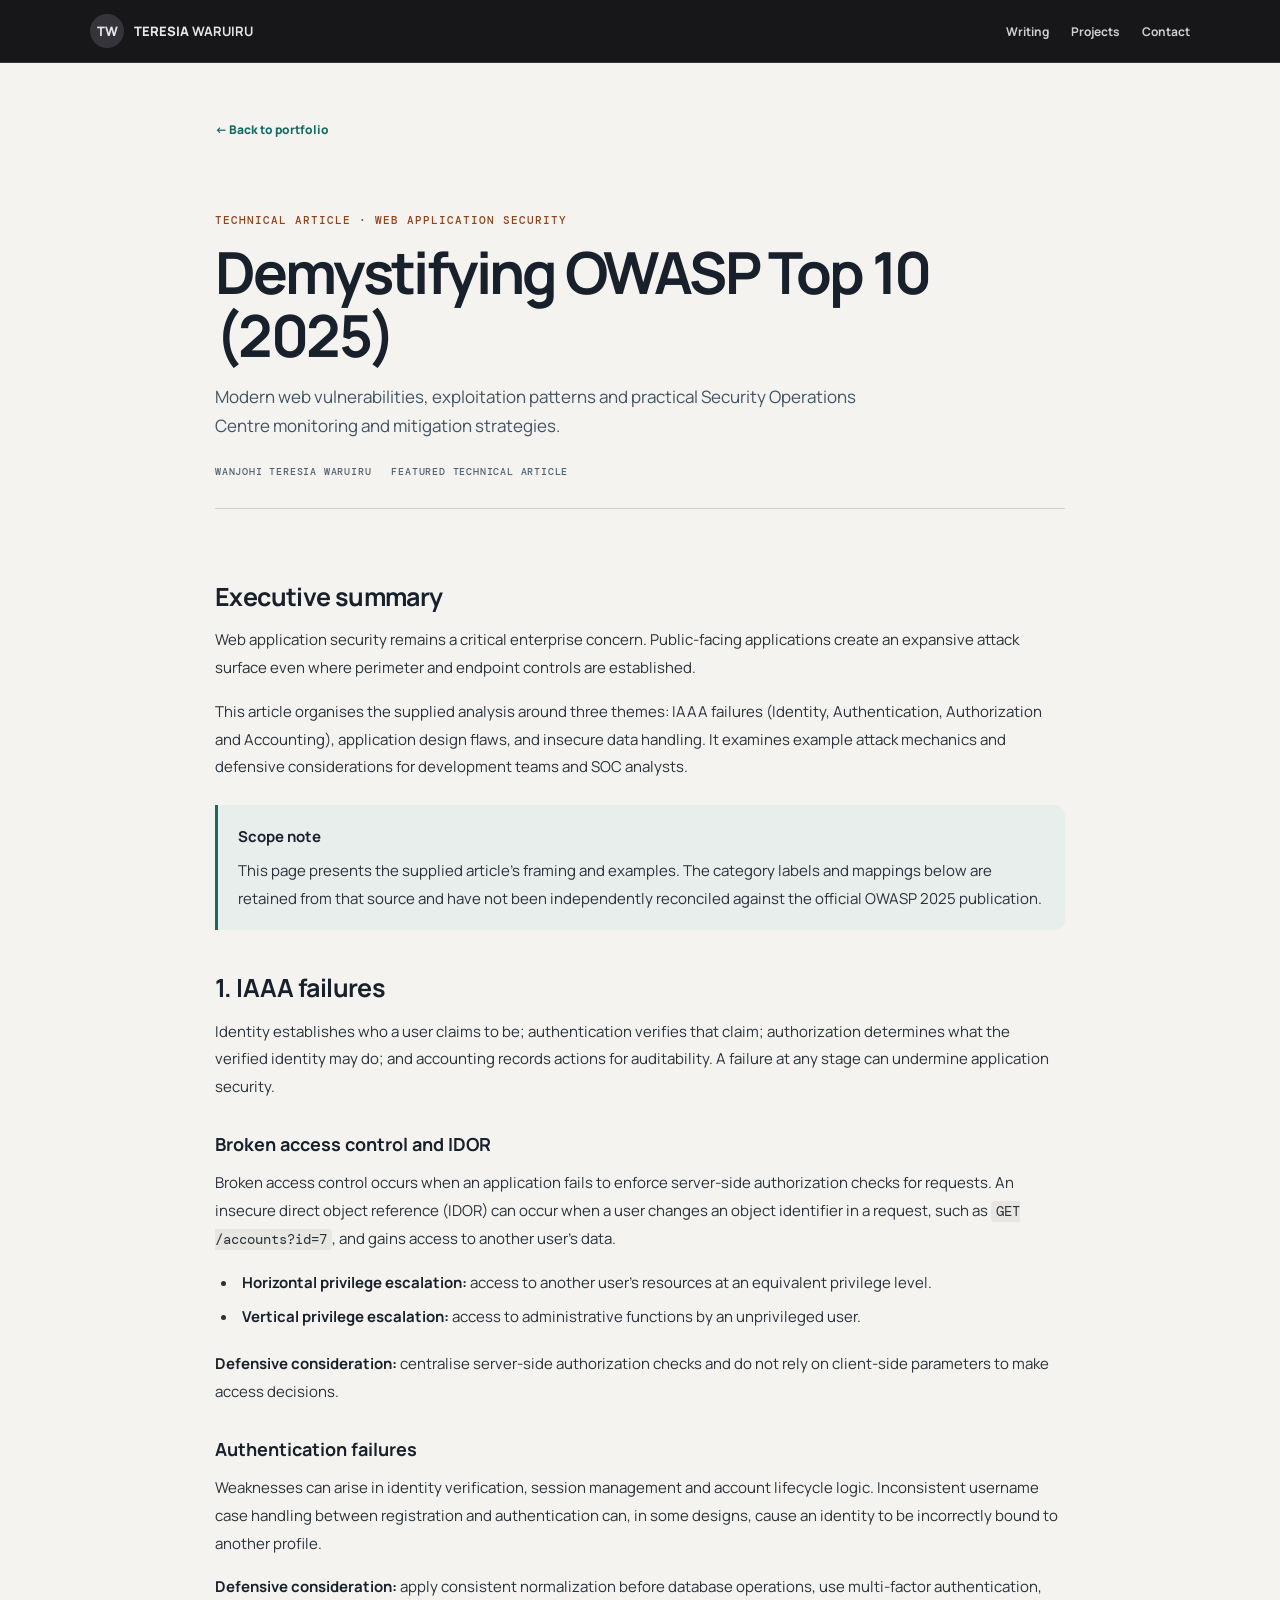
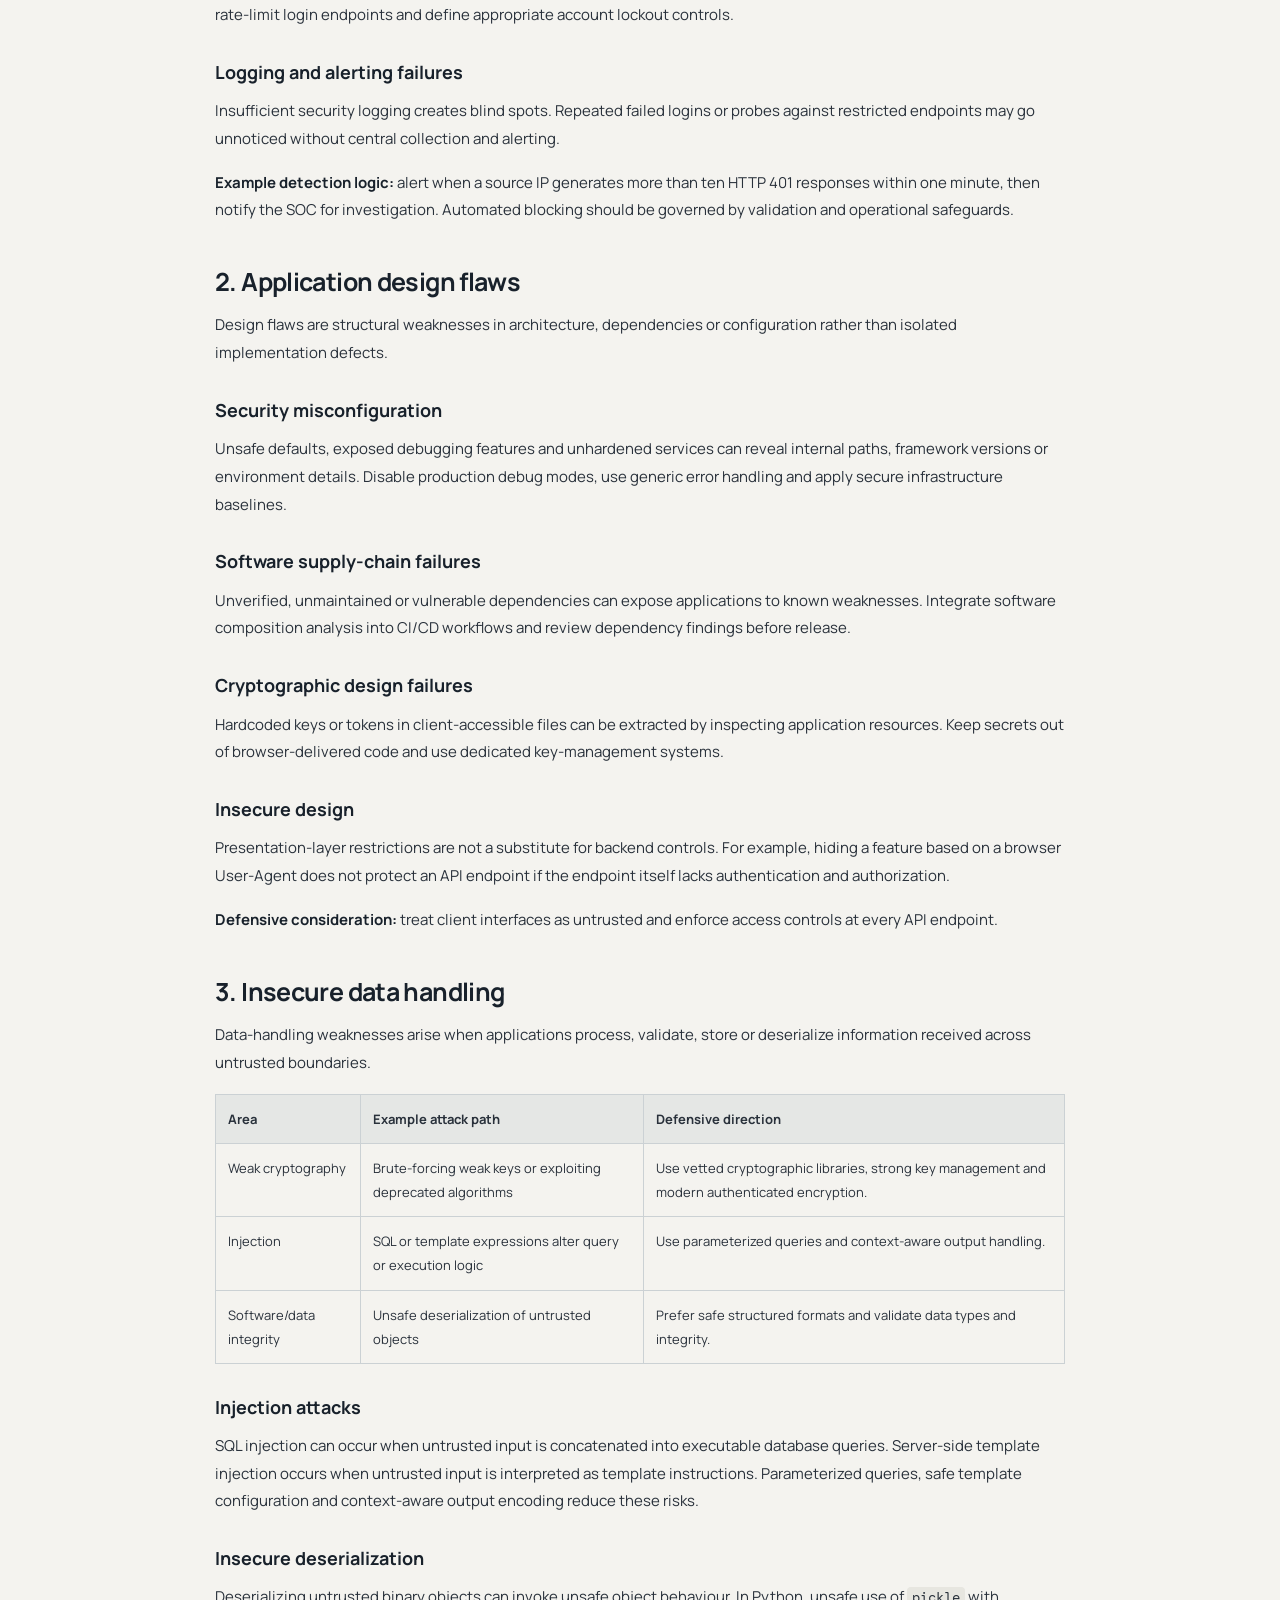
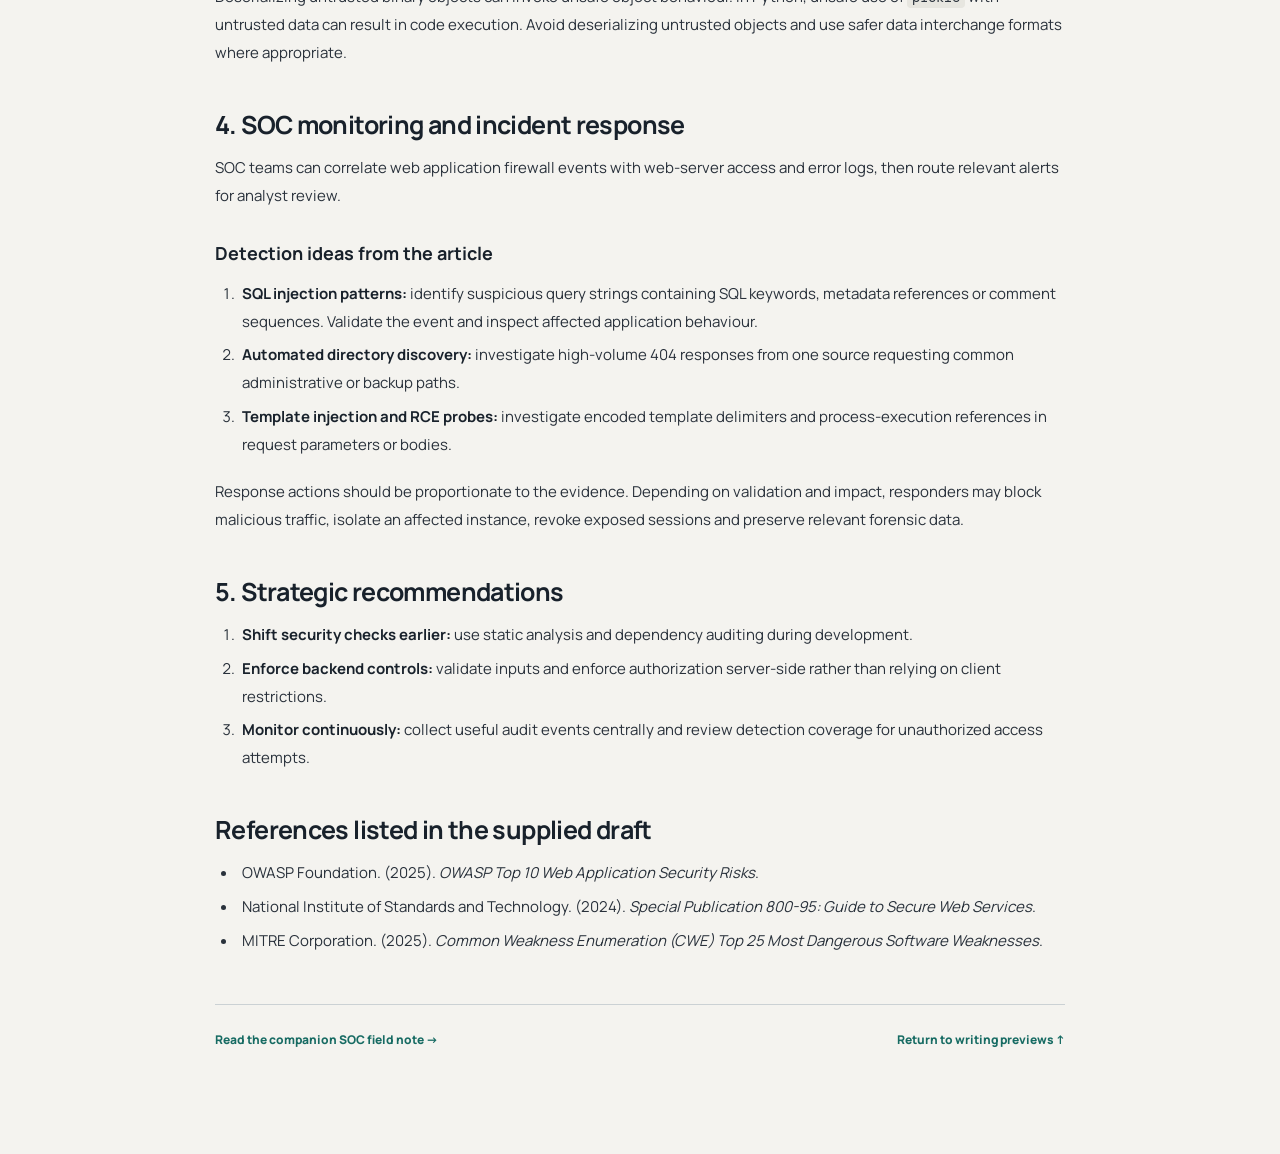
==== commit f356a96c: "Refresh article stylesheet cache" ====
--- a/articles/owasp-top-10-2025.html
+++ b/articles/owasp-top-10-2025.html
@@ -1,5 +1,5 @@
 <!doctype html>
-<html lang="en"><head><meta charset="utf-8"><meta name="viewport" content="width=device-width, initial-scale=1"><meta name="description" content="A technical analysis of web application security risks, exploitation patterns and SOC mitigation strategies."><title>Demystifying OWASP Top 10 (2025) | Teresia Waruiru</title><link rel="preconnect" href="https://fonts.googleapis.com"><link rel="preconnect" href="https://fonts.gstatic.com" crossorigin><link href="https://fonts.googleapis.com/css2?family=DM+Mono:wght@400;500&family=Manrope:wght@400;500;600;700;800&display=swap" rel="stylesheet"><link rel="stylesheet" href="../assets/css/styles.css?v=4"><link rel="stylesheet" href="../assets/css/reading.css?v=2"></head>
+<html lang="en"><head><meta charset="utf-8"><meta name="viewport" content="width=device-width, initial-scale=1"><meta name="description" content="A technical analysis of web application security risks, exploitation patterns and SOC mitigation strategies."><title>Demystifying OWASP Top 10 (2025) | Teresia Waruiru</title><link rel="preconnect" href="https://fonts.googleapis.com"><link rel="preconnect" href="https://fonts.gstatic.com" crossorigin><link href="https://fonts.googleapis.com/css2?family=DM+Mono:wght@400;500&family=Manrope:wght@400;500;600;700;800&display=swap" rel="stylesheet"><link rel="stylesheet" href="../assets/css/styles.css?v=4"><link rel="stylesheet" href="../assets/css/reading.css?v=2?v=2"></head>
 <body class="reading-page"><header class="site-header"><div class="container nav-wrap"><a class="brand" href="../index.html"><span class="brand-mark">TW</span><span>TERESIA <b>WARUIRU</b></span></a><nav class="primary-nav"><a href="../index.html#writing">Writing</a><a href="../index.html#projects">Projects</a><a href="../index.html#contact">Contact</a></nav></div></header>
 <main class="reading-main"><div class="reading-container"><a class="back-link" href="../index.html#writing">← Back to portfolio</a><header class="reading-hero"><p class="eyebrow">TECHNICAL ARTICLE · WEB APPLICATION SECURITY</p><h1>Demystifying OWASP Top 10 (2025)</h1><p class="reading-deck">Modern web vulnerabilities, exploitation patterns and practical Security Operations Centre monitoring and mitigation strategies.</p><div class="reading-meta"><span>WANJOHI TERESIA WARUIRU</span><span>FEATURED TECHNICAL ARTICLE</span></div></header>
 <article class="reading-content">
--- a/assets/css/reading.css
+++ b/assets/css/reading.css
@@ -36,3 +36,37 @@
 .reading-page .primary-nav a{color:#d0d0d5;font-size:12px;font-weight:700}
 .reading-page .primary-nav a:hover{color:#fff}
 @media(max-width:600px){.reading-page .reading-main{padding-top:30px}.reading-page .reading-container{width:min(100% - 28px,850px)}.reading-page .reading-content{font-size:14px}.reading-page .reading-content table{display:block;overflow-x:auto;white-space:normal}.reading-page .reading-footer{flex-direction:column}}
+
+/* Final contrast overrides for headings and emphasized text */
+.reading-page,
+.reading-page .reading-main,
+.reading-page .reading-container,
+.reading-page .reading-content {
+  background-color: #f4f3ef !important;
+  color: #29313b !important;
+}
+.reading-page .reading-hero h1,
+.reading-page .reading-content h1,
+.reading-page .reading-content h2,
+.reading-page .reading-content h3,
+.reading-page .reading-content h4,
+.reading-page .reading-content h5,
+.reading-page .reading-content h6,
+.reading-page .reading-content strong,
+.reading-page .reading-content b {
+  color: #18212b !important;
+  opacity: 1 !important;
+  -webkit-text-fill-color: #18212b !important;
+}
+.reading-page .reading-content p,
+.reading-page .reading-content li,
+.reading-page .reading-content td,
+.reading-page .reading-content th {
+  color: #29313b !important;
+  opacity: 1 !important;
+  -webkit-text-fill-color: #29313b !important;
+}
+.reading-page .reading-content a {
+  color: #176b63 !important;
+  -webkit-text-fill-color: #176b63 !important;
+}
